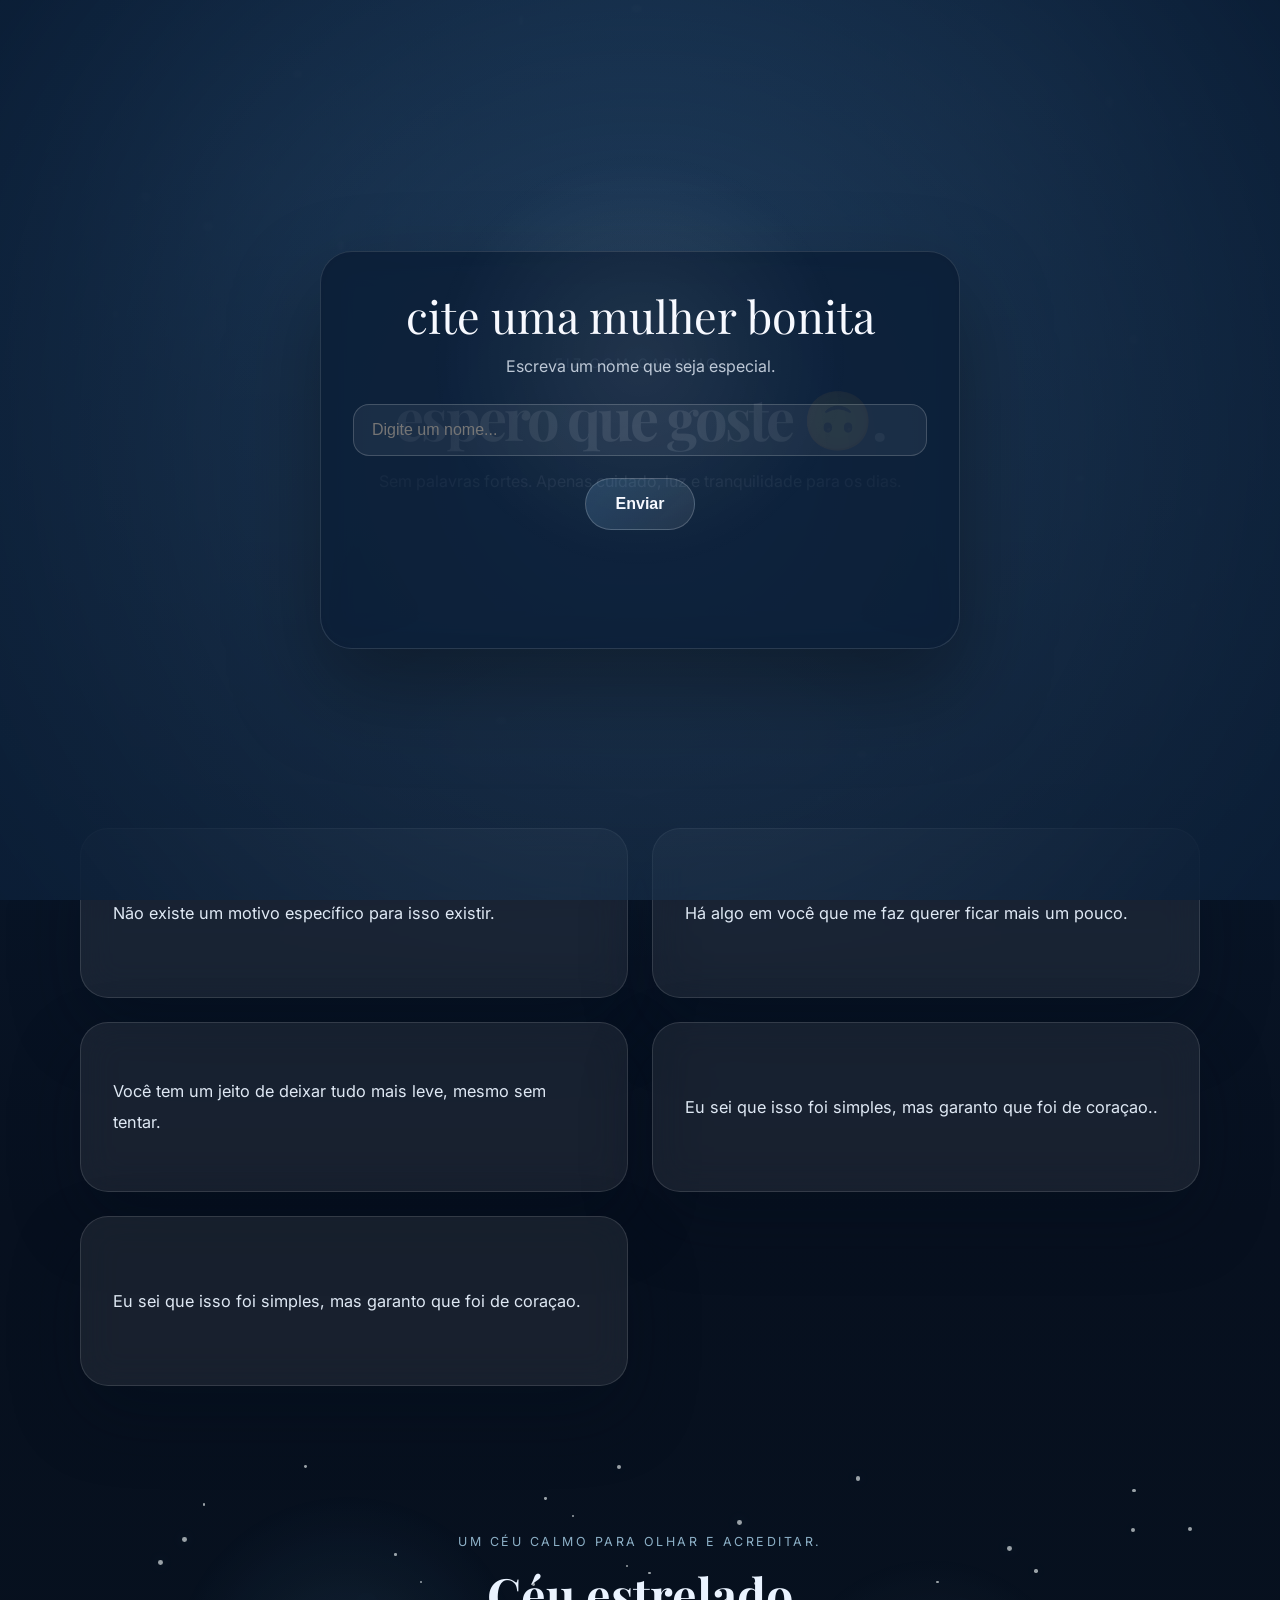
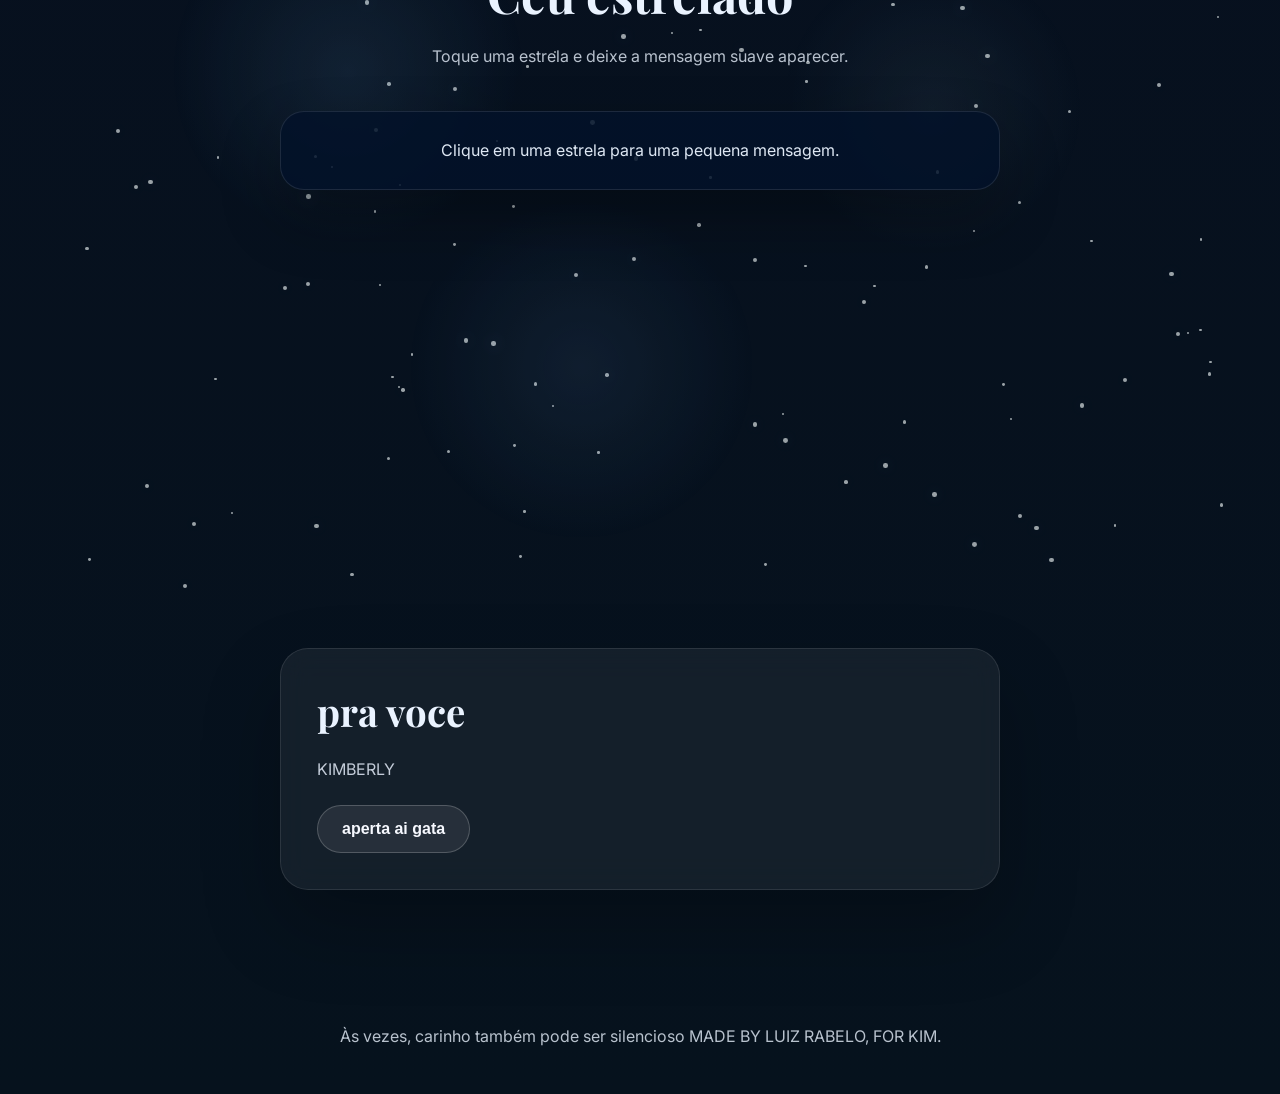
==== index.html @ 0cff718f "Initial site release" ====
﻿<!DOCTYPE html>
<html lang="pt-BR">
<head>
  <meta charset="UTF-8">
  <meta name="viewport" content="width=device-width, initial-scale=1.0">
  <meta name="theme-color" content="#0B1E36">
  <title>Um presente tranquilo</title>
  <link rel="preconnect" href="https://fonts.googleapis.com">
  <link rel="preconnect" href="https://fonts.gstatic.com" crossorigin>
  <link href="https://fonts.googleapis.com/css2?family=Inter:wght@400;500;600;700&family=Playfair+Display:wght@500;600&family=UnifrakturMaguntia&display=swap" rel="stylesheet">
  <link rel="stylesheet" href="style.css">
</head>
<body>
  <div class="intro-overlay" id="introOverlay">
    <div class="intro-card">
      <div class="intro-copy">
        <p class="intro-title">cite uma mulher bonita</p>
        <p class="intro-subtitle">Escreva um nome que seja especial.</p>

        <div class="intro-field">
          <input id="introInput" type="text" placeholder="Digite um nome..." autocomplete="off" spellcheck="false">
        </div>

        <div class="intro-actions">
          <button class="intro-button" id="introSubmit" type="button">Enviar</button>
        </div>

        <p class="intro-feedback" id="introFeedback"></p>
      </div>
    </div>
    <div class="intro-glow"></div>
  </div>



  <div class="page-shell" id="pageShell">
    <div class="background-layer"></div>
    <main>
      <section class="hero-section">
        <div class="hero-copy reveal reveal-delay-1">
          <span>fiz com carinho.</span>
          <h1>espero que goste 🙃.</h1>
          <p>Sem palavras fortes. Apenas cuidado, luz e tranquilidade para os dias.</p>
        </div>
      </section>

      <section class="message-grid">
        <article class="glass-card reveal reveal-delay-2">
          <p>Não existe um motivo específico para isso existir.</p>
        </article>
        <article class="glass-card reveal reveal-delay-3">
          <p>Há algo em você que me faz querer ficar mais um pouco.</p>
        </article>
        <article class="glass-card reveal reveal-delay-4">
          <p>Você tem um jeito de deixar tudo mais leve, mesmo sem tentar.</p>
        </article>
        <article class="glass-card reveal reveal-delay-5">
          <p>Eu sei que isso foi simples, mas garanto que foi de coraçao..</p>
        </article>
        <article class="glass-card reveal reveal-delay-6">
          <p>Eu sei que isso foi simples, mas garanto que foi de coraçao.</p>
        </article>
      </section>

      <section class="star-section" id="starSection">
        <div class="star-header reveal reveal-delay-7">
          <span>Um céu calmo para olhar e acreditar.</span>
          <h2>Céu estrelado</h2>
          <p>Toque uma estrela e deixe a mensagem suave aparecer.</p>
        </div>

        <div class="star-scene" id="starScene"></div>
        <div class="star-nebula"></div>
        <div class="star-message" id="starMessage">Clique em uma estrela para uma pequena mensagem.</div>
      </section>

      <section class="detail-section reveal reveal-delay-8">
        <div class="detail-copy">
          <h3>pra voce</h3>
          <p>KIMBERLY</p>
          <button class="heart-button" id="heartButton" type="button">aperta ai gata</button>
        </div>
      </section>
    </main>

    <div class="heart-overlay" id="heartOverlay" aria-hidden="true">
      <div class="heart-card">
        <button class="heart-close" id="heartClose" type="button" aria-label="Fechar animação">×</button>
        <div class="heart-stage">
          <div class="typing-text" id="typedName"></div>
          <pre class="heart-shape" id="heartText" aria-hidden="true"></pre>
        </div>
      </div>
    </div>

    <footer class="site-footer">
      <p>Às vezes, carinho também pode ser silencioso                               MADE BY LUIZ RABELO, FOR KIM.</p>
    </footer>
  </div>

  <script src="script.js"></script>
</body>
</html>
---- style.css ----
﻿/* Estilo principal do presente digital */

:root {
  color-scheme: dark;
  --sky: #7EC8FF;
  --light: #B9E6FF;
  --deep: #1F4E79;
  --dark: #0B1E36;
  --white: #F7F9FF;
  --silver: rgba(255, 255, 255, 0.18);
  --glass: rgba(255, 255, 255, 0.12);
  --shadow: rgba(3, 18, 42, 0.45);
  --text: #EAF3FF;
}

* {
  margin: 0;
  padding: 0;
  box-sizing: border-box;
}

html {
  scroll-behavior: smooth;
}

button {
  touch-action: manipulation;
}

body {
  min-height: 100vh;
  font-family: 'Inter', sans-serif;
  background: radial-gradient(circle at top, rgba(126, 200, 255, 0.16), transparent 35%),
              linear-gradient(180deg, #0a1f38 0%, #07101f 45%, #06121d 100%);
  color: var(--text);
  overflow-x: hidden;
}

body::before {
  content: '';
  position: fixed;
  inset: 0;
  background: radial-gradient(circle at 20% 20%, rgba(129, 202, 255, 0.16), transparent 18%),
              radial-gradient(circle at 80% 10%, rgba(255, 255, 255, 0.08), transparent 15%);
  pointer-events: none;
}

.page-shell {
  position: relative;
  z-index: 1;
}

.background-layer {
  position: fixed;
  inset: 0;
  background: linear-gradient(180deg, rgba(15, 38, 68, 0.75), rgba(8, 16, 33, 0.92));
  pointer-events: none;
  z-index: 0;
}

.intro-overlay {
  position: fixed;
  inset: 0;
  background: radial-gradient(circle at center, rgba(126, 200, 255, 0.18), rgba(11, 30, 54, 0.98));
  display: grid;
  place-items: center;
  padding: 24px;
  z-index: 20;
  opacity: 1;
  animation: overlayFade 1.2s ease forwards;
  transition: opacity 0.9s ease, visibility 0.9s ease;
}

.intro-overlay.hidden {
  opacity: 0;
  pointer-events: none;
  visibility: hidden;
}

.intro-overlay.fade-out {
  opacity: 0;
  visibility: hidden;
}

.intro-card {
  position: relative;
  max-width: 640px;
  width: 100%;
  padding: 40px 32px;
  border-radius: 32px;
  background: rgba(11, 30, 54, 0.86);
  border: 1px solid rgba(255, 255, 255, 0.12);
  box-shadow: 0 40px 90px rgba(0, 0, 0, 0.35);
  backdrop-filter: blur(18px);
  text-align: center;
}

.intro-copy {
  margin-bottom: 32px;
}

.intro-title {
  font-family: 'Playfair Display', serif;
  font-size: clamp(2rem, 3.5vw, 3.4rem);
  line-height: 1.05;
  margin-bottom: 14px;
  color: var(--white);
}

.intro-subtitle {
  color: rgba(234, 243, 255, 0.78);
  margin-bottom: 24px;
  font-size: 1rem;
  line-height: 1.7;
}

.intro-field {
  margin-bottom: 22px;
}

.intro-field input {
  width: 100%;
  border: 1px solid rgba(255, 255, 255, 0.18);
  background: rgba(255, 255, 255, 0.06);
  color: var(--white);
  font-size: 1rem;
  padding: 16px 18px;
  border-radius: 16px;
  outline: none;
  transition: border-color 0.2s ease, box-shadow 0.2s ease;
}

.intro-field input:focus {
  border-color: rgba(126, 200, 255, 0.55);
  box-shadow: 0 0 20px rgba(126, 200, 255, 0.12);
}

.intro-actions {
  margin-bottom: 18px;
}

.intro-feedback {
  min-height: 28px;
  font-size: 0.98rem;
  color: rgba(234, 243, 255, 0.72);
}

.intro-feedback.wrong {
  color: #ffb0b0;
}

.intro-feedback.correct {
  color: #b8f1ff;
}

.intro-button {
  appearance: none;
  border: 1px solid rgba(255, 255, 255, 0.2);
  background: linear-gradient(135deg, rgba(126, 200, 255, 0.18), rgba(255, 255, 255, 0.08));
  color: var(--white);
  padding: 16px 30px;
  border-radius: 999px;
  cursor: pointer;
  font-size: 1rem;
  font-weight: 600;
  transition: transform 0.3s ease, box-shadow 0.3s ease, background 0.3s ease;
}

.intro-button:hover {
  transform: translateY(-2px);
  box-shadow: 0 18px 40px rgba(126, 200, 255, 0.16);
}

.intro-glow {
  position: absolute;
  inset: 0;
  background: radial-gradient(circle at 50% 40%, rgba(255, 255, 255, 0.08), transparent 25%);
  pointer-events: none;
}

.audio-button {
  position: fixed;
  right: 24px;
  bottom: 24px;
  z-index: 15;
  border: none;
  outline: none;
  padding: 14px 18px;
  border-radius: 999px;
  background: rgba(255, 255, 255, 0.08);
  color: #eaf3ff;
  box-shadow: 0 18px 35px rgba(0, 0, 0, 0.22);
  backdrop-filter: blur(16px);
  cursor: pointer;
  font-size: 0.95rem;
  transition: transform 0.25s ease, background 0.3s ease;
}

.audio-button:hover {
  transform: translateY(-2px);
  background: rgba(255, 255, 255, 0.14);
}

main {
  position: relative;
  z-index: 1;
  max-width: 1200px;
  margin: 0 auto;
  padding: 0 16px;
}

.hero-section {
  min-height: 92vh;
  display: grid;
  align-items: center;
  padding: 100px 24px 80px;
}

.hero-copy {
  max-width: 760px;
  margin: 0 auto;
  text-align: center;
}

.hero-copy span {
  display: inline-block;
  margin-bottom: 18px;
  color: rgba(185, 230, 255, 0.92);
  letter-spacing: 0.22em;
  font-size: 0.82rem;
  text-transform: uppercase;
}

.hero-copy h1 {
  font-family: 'Playfair Display', serif;
  font-size: clamp(2.8rem, 4.5vw, 5.4rem);
  line-height: 0.98;
  letter-spacing: -0.05em;
  margin-bottom: 22px;
  color: var(--white);
}

.hero-copy p {
  font-size: clamp(1rem, 1.1vw, 1.2rem);
  color: rgba(234, 243, 255, 0.8);
  max-width: 680px;
  margin: 0 auto;
  line-height: 1.8;
}

.message-grid {
  display: grid;
  grid-template-columns: repeat(2, minmax(0, 1fr));
  gap: 24px;
  padding: 0 24px 64px;
}

.glass-card {
  padding: 32px;
  border-radius: 28px;
  background: rgba(255, 255, 255, 0.07);
  border: 1px solid rgba(255, 255, 255, 0.12);
  box-shadow: 0 30px 70px rgba(1, 12, 28, 0.3);
  backdrop-filter: blur(18px);
  color: rgba(234, 243, 255, 0.95);
  font-size: 1.02rem;
  line-height: 1.9;
  min-height: 170px;
  display: grid;
  align-items: center;
}

.star-section {
  position: relative;
  min-height: 82vh;
  overflow: hidden;
  padding: 80px 24px 120px;
}

.star-header {
  position: relative;
  max-width: 760px;
  margin: 0 auto 40px;
  text-align: center;
  z-index: 2;
}

.star-header span {
  display: inline-block;
  margin-bottom: 12px;
  color: rgba(185, 230, 255, 0.75);
  letter-spacing: 0.2em;
  font-size: 0.78rem;
  text-transform: uppercase;
}

.star-header h2 {
  font-family: 'Playfair Display', serif;
  font-size: clamp(2rem, 3.8vw, 4rem);
  margin-bottom: 16px;
}

.star-header p {
  max-width: 620px;
  margin: 0 auto;
  color: rgba(234, 243, 255, 0.78);
  line-height: 1.8;
}

.star-scene {
  position: absolute;
  inset: 0;
  pointer-events: none;
}

.star {
  position: absolute;
  width: 4px;
  height: 4px;
  border-radius: 50%;
  background: rgba(248, 255, 255, 0.82);
  box-shadow: 0 0 18px rgba(189, 236, 255, 0.4);
  opacity: 0.75;
  pointer-events: auto;
  cursor: pointer;
  transition: transform 0.3s ease, opacity 0.25s ease;
  border: none;
  padding: 0;
}

.star:hover,
.star:focus-visible {
  transform: scale(1.8);
  opacity: 1;
  outline: none;
}

.star::before {
  content: '';
  position: absolute;
  inset: -4px;
  border-radius: 50%;
  background: radial-gradient(circle, rgba(255, 255, 255, 0.5), transparent 70%);
  opacity: 0;
  transition: opacity 0.3s ease;
}

.star.pulse {
  animation: starPulse 3.5s ease-in-out infinite;
}

.star:hover {
  transform: scale(1.6);
}

.star:active {
  transform: scale(2);
}

.star-message {
  position: relative;
  z-index: 2;
  margin: 0 auto;
  max-width: 720px;
  padding: 24px 28px;
  border-radius: 24px;
  background: rgba(3, 18, 42, 0.84);
  border: 1px solid rgba(255, 255, 255, 0.1);
  box-shadow: 0 28px 60px rgba(0, 0, 0, 0.3);
  color: rgba(234, 243, 255, 0.95);
  text-align: center;
  font-size: 1rem;
  line-height: 1.8;
}

.star-message.glow {
  animation: pulseMessage 3.4s ease;
  border-color: rgba(126, 200, 255, 0.28);
  box-shadow: 0 30px 80px rgba(126, 200, 255, 0.18);
}

.particle-layer {
  position: fixed;
  inset: 0;
  pointer-events: none;
  z-index: 0;
}

.soft-particle {
  position: absolute;
  border-radius: 50%;
  background: rgba(255, 255, 255, 0.12);
  filter: blur(1.2px);
  animation-name: floatParticle;
  animation-iteration-count: infinite;
  animation-timing-function: ease-in-out;
}

.cursor-glow {
  position: fixed;
  left: 0;
  top: 0;
  width: 18px;
  height: 18px;
  border-radius: 50%;
  pointer-events: none;
  background: rgba(126, 200, 255, 0.28);
  box-shadow: 0 0 20px rgba(126, 200, 255, 0.22);
  transform: translate3d(-50%, -50%, 0);
  transition: transform 0.08s ease-out;
  mix-blend-mode: screen;
  opacity: 0.9;
}

@keyframes floatParticle {
  0% { transform: translateY(0) scale(1); opacity: 0.3; }
  50% { transform: translateY(-18px) scale(1.07); opacity: 0.16; }
  100% { transform: translateY(0) scale(1); opacity: 0.3; }
}

.star-nebula {
  position: absolute;
  inset: 0;
  background: radial-gradient(circle at 25% 30%, rgba(126, 200, 255, 0.12), transparent 18%),
              radial-gradient(circle at 75% 35%, rgba(185, 230, 255, 0.08), transparent 16%),
              radial-gradient(circle at 45% 70%, rgba(131, 187, 255, 0.1), transparent 22%);
  opacity: 0.78;
  pointer-events: none;
}

.detail-section {
  padding: 60px 24px 100px;
}

.detail-copy {
  max-width: 720px;
  margin: 0 auto;
  padding: 36px;
  border-radius: 28px;
  background: rgba(255, 255, 255, 0.06);
  border: 1px solid rgba(255, 255, 255, 0.1);
  backdrop-filter: blur(16px);
  box-shadow: 0 36px 80px rgba(0, 0, 0, 0.24);
}

.heart-button {
  appearance: none;
  border: 1px solid rgba(255, 255, 255, 0.2);
  background: rgba(255, 255, 255, 0.08);
  color: var(--white);
  padding: 14px 24px;
  border-radius: 999px;
  cursor: pointer;
  font-size: 1rem;
  font-weight: 600;
  transition: transform 0.25s ease, background 0.3s ease, box-shadow 0.3s ease;
  margin-top: 20px;
}

.heart-button:hover {
  transform: translateY(-2px);
  background: rgba(126, 200, 255, 0.16);
  box-shadow: 0 18px 40px rgba(126, 200, 255, 0.14);
}

.heart-overlay {
  position: fixed;
  inset: 0;
  background: rgba(3, 18, 42, 0.92);
  display: none;
  align-items: center;
  justify-content: center;
  z-index: 25;
  padding: 20px;
}

.heart-overlay.active {
  display: flex;
}

.heart-card {
  position: relative;
  width: min(100%, 780px);
  padding: 32px;
  border-radius: 32px;
  background: rgba(255, 255, 255, 0.06);
  border: 1px solid rgba(255, 255, 255, 0.16);
  backdrop-filter: blur(20px);
  box-shadow: 0 45px 100px rgba(0, 0, 0, 0.45);
}

.heart-close {
  position: absolute;
  right: 18px;
  top: 18px;
  border: none;
  background: transparent;
  color: rgba(255, 255, 255, 0.85);
  font-size: 1.8rem;
  cursor: pointer;
  transition: color 0.2s ease;
}

.heart-close:hover {
  color: #B9E6FF;
}

.heart-stage {
  min-height: 320px;
  display: grid;
  align-content: center;
  justify-items: center;
  gap: 24px;
}

.typing-text {
  color: rgba(235, 246, 255, 0.96);
  font-size: clamp(1.6rem, 3vw, 3rem);
  font-family: 'UnifrakturMaguntia', cursive;
  text-align: center;
  min-height: 4rem;
  letter-spacing: 0.12em;
  text-transform: lowercase;
  filter: drop-shadow(0 0 16px rgba(126, 200, 255, 0.35));
}

.heart-shape {
  width: 100%;
  max-width: 780px;
  margin: 0 auto;
  padding: 0;
  color: rgba(200, 240, 255, 0.96);
  font-family: 'Courier New', Courier, monospace;
  font-size: clamp(1rem, 2.6vw, 1.6rem);
  line-height: 1.1;
  white-space: pre;
  text-align: center;
  letter-spacing: 0.1em;
  opacity: 0;
  transform: scale(0.98);
  transition: opacity 0.6s ease, transform 0.4s ease;
}

.heart-shape.visible {
  opacity: 1;
  transform: scale(1);
}

@media (max-width: 620px) {
  .heart-shape {
    font-size: clamp(0.8rem, 4vw, 1.15rem);
  }
}

.detail-copy h3 {
  font-family: 'Playfair Display', serif;
  font-size: clamp(1.9rem, 3vw, 2.6rem);
  margin-bottom: 18px;
}

.detail-copy p {
  color: rgba(234, 243, 255, 0.82);
  line-height: 1.85;
  font-size: 1rem;
}

.site-footer {
  padding: 36px 24px 48px;
  text-align: center;
}

.site-footer p {
  font-size: 1rem;
  color: rgba(234, 243, 255, 0.78);
}

.reveal {
  opacity: 0;
  transform: translateY(24px);
  transition: opacity 0.85s ease, transform 0.85s ease;
}

.reveal.visible {
  opacity: 1;
  transform: translateY(0);
}

.reveal-delay-1 { transition-delay: 0.2s; }
.reveal-delay-2 { transition-delay: 0.25s; }
.reveal-delay-3 { transition-delay: 0.3s; }
.reveal-delay-4 { transition-delay: 0.35s; }
.reveal-delay-5 { transition-delay: 0.4s; }
.reveal-delay-6 { transition-delay: 0.45s; }
.reveal-delay-7 { transition-delay: 0.5s; }
.reveal-delay-8 { transition-delay: 0.55s; }

@keyframes overlayFade {
  from { opacity: 0; }
  to { opacity: 1; }
}

@keyframes starPulse {
  0%, 100% { opacity: 0.8; transform: scale(1); }
  50% { opacity: 1; transform: scale(1.3); }
}

@keyframes pulseMessage {
  0% { transform: scale(1); opacity: 0.96; }
  50% { transform: scale(1.02); opacity: 1; }
  100% { transform: scale(1); opacity: 0.96; }
}

@media (max-width: 900px) {
  .message-grid {
    grid-template-columns: 1fr;
  }

  .hero-section {
    padding: 80px 20px 60px;
  }

  .star-section {
    padding: 60px 20px 90px;
  }
}

@media (max-width: 760px) {
  .intro-button {
    width: 100%;
  }

  .hero-copy p,
  .glass-card,
  .star-message,
  .detail-copy {
    font-size: 0.98rem;
  }
}

@media (max-width: 700px) {
  .audio-button {
    right: 14px;
    bottom: 14px;
    padding: 10px 14px;
    font-size: 0.92rem;
  }

  .star-message {
    padding: 20px 18px;
  }
}

.heart-overlay {
  position: fixed;
  inset: 0;
  background: rgba(3, 18, 42, 0.92);
  display: none;
  align-items: center;
  justify-content: center;
  z-index: 25;
  padding: 20px;
}

.heart-overlay.active {
  display: flex;
}

.heart-card {
  position: relative;
  width: min(100%, 780px);
  padding: 32px;
  border-radius: 32px;
  background: rgba(255, 255, 255, 0.06);
  border: 1px solid rgba(255, 255, 255, 0.16);
  backdrop-filter: blur(20px);
  box-shadow: 0 45px 100px rgba(0, 0, 0, 0.45);
}

.heart-close {
  position: absolute;
  right: 18px;
  top: 18px;
  border: none;
  background: transparent;
  color: rgba(255, 255, 255, 0.85);
  font-size: 1.8rem;
  cursor: pointer;
  transition: color 0.2s ease;
}

.heart-close:hover {
  color: #B9E6FF;
}

.heart-stage {
  min-height: 320px;
  display: grid;
  align-content: center;
  justify-items: center;
  gap: 24px;
}

.typing-text {
  color: var(--white);
  font-size: clamp(1.4rem, 2.4vw, 2.3rem);
  font-family: 'Playfair Display', serif;
  text-align: center;
  min-height: 4rem;
  letter-spacing: 0.02em;
}

.heart-shape {
  width: 100%;
  max-width: 760px;
  margin: 0 auto;
  padding: 0;
  color: rgba(184, 241, 255, 0.94);
  font-family: ui-monospace, SFMono-Regular, Menlo, Monaco, Consolas, 'Liberation Mono', 'Courier New', monospace;
  font-size: clamp(0.75rem, 1vw, 1rem);
  line-height: 1;
  white-space: pre-wrap;
  word-break: break-word;
  text-align: center;
  letter-spacing: 0.04em;
  opacity: 0;
  transition: opacity 0.6s ease;
}

.heart-shape.visible {
  opacity: 1;
  transform: scale(1.03);
}

@media (max-width: 640px) {
  .intro-card {
    padding: 26px 18px;
  }

  .hero-copy h1 {
    font-size: clamp(2.2rem, 7vw, 3.2rem);
  }

  .glass-card {
    padding: 24px;
  }

  .message-grid {
    gap: 18px;
  }

  .star-section {
    padding: 48px 18px 80px;
  }

  .star-header h2 {
    font-size: 2.6rem;
  }

  .star-message {
    font-size: 0.95rem;
    padding: 22px 20px;
  }

  .audio-button {
    right: 16px;
    bottom: 16px;
    padding: 12px 16px;
  }
}
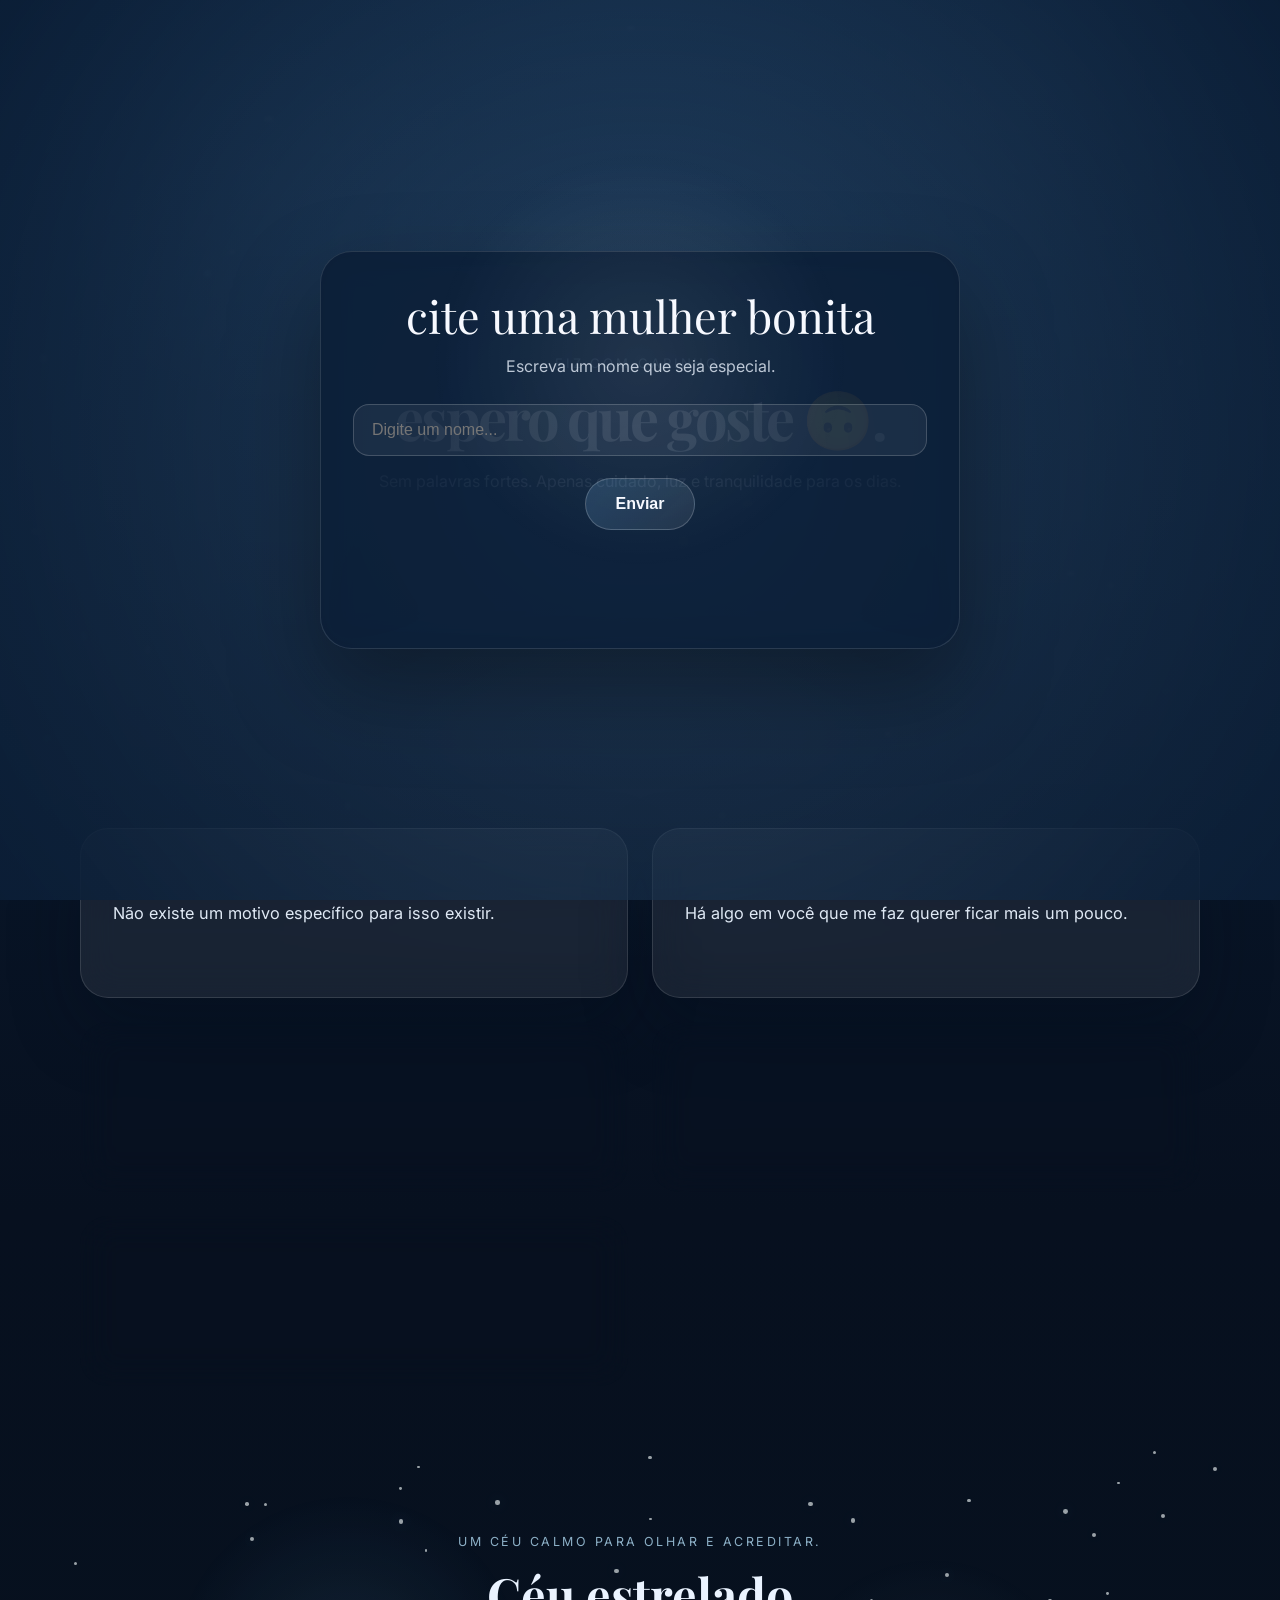
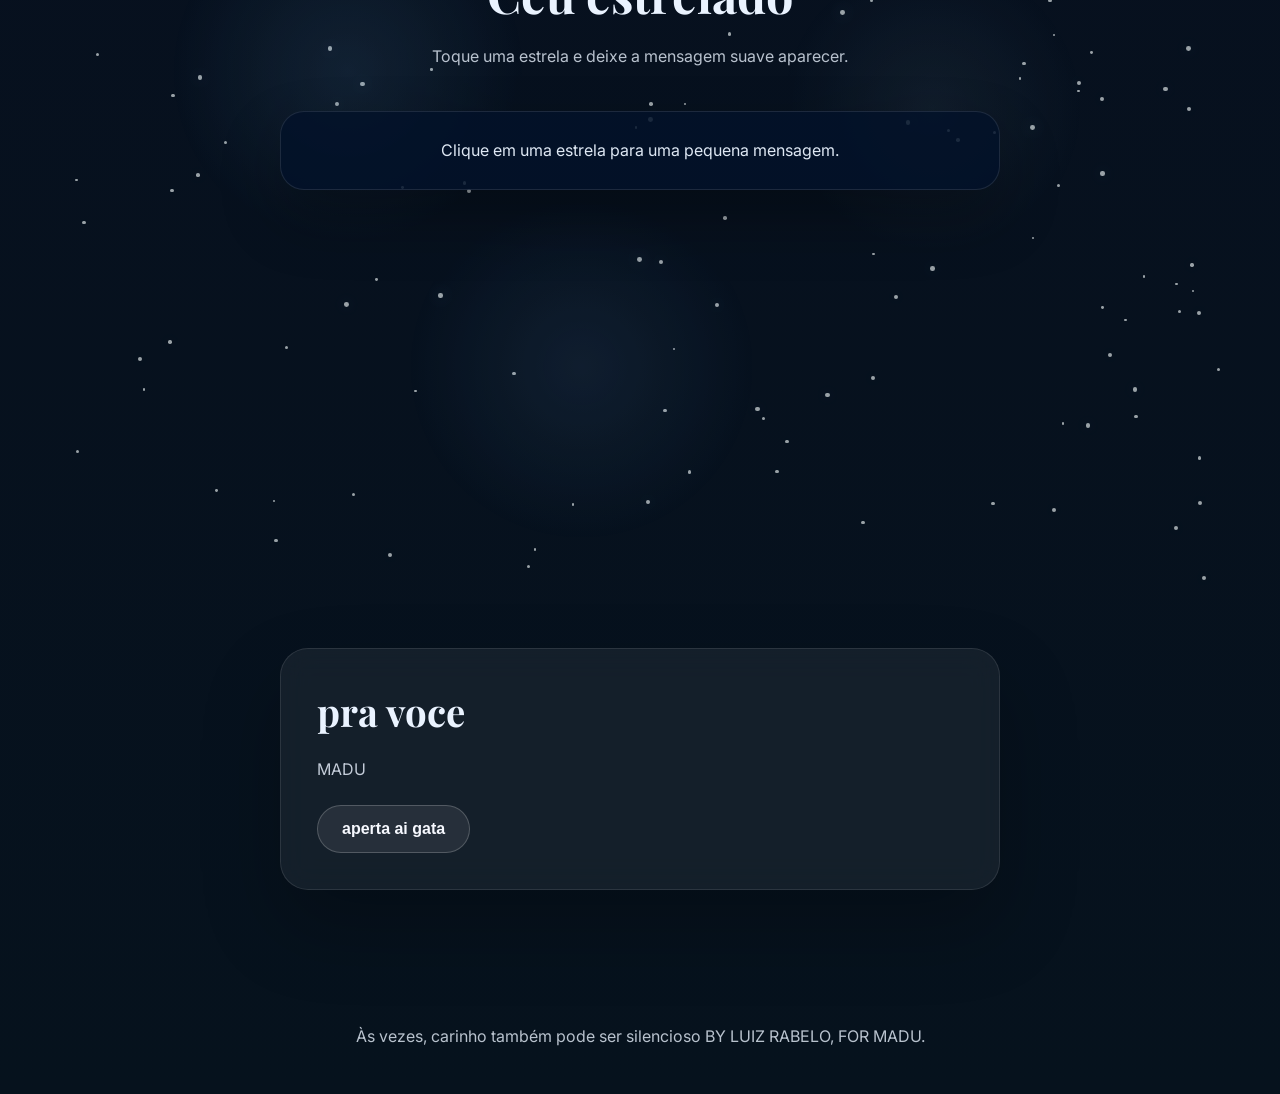
==== commit 9cd3a86b: "Atualiza nome para Maria Eduarda" ====
--- a/index.html
+++ b/index.html
@@ -77,7 +77,7 @@
       <section class="detail-section reveal reveal-delay-8">
         <div class="detail-copy">
           <h3>pra voce</h3>
-          <p>KIMBERLY</p>
+          <p>MADU</p>
           <button class="heart-button" id="heartButton" type="button">aperta ai gata</button>
         </div>
       </section>
@@ -94,7 +94,7 @@
     </div>
 
     <footer class="site-footer">
-      <p>Às vezes, carinho também pode ser silencioso                               MADE BY LUIZ RABELO, FOR KIM.</p>
+      <p>Às vezes, carinho também pode ser silencioso                                BY LUIZ RABELO, FOR MADU.</p>
     </footer>
   </div>
 
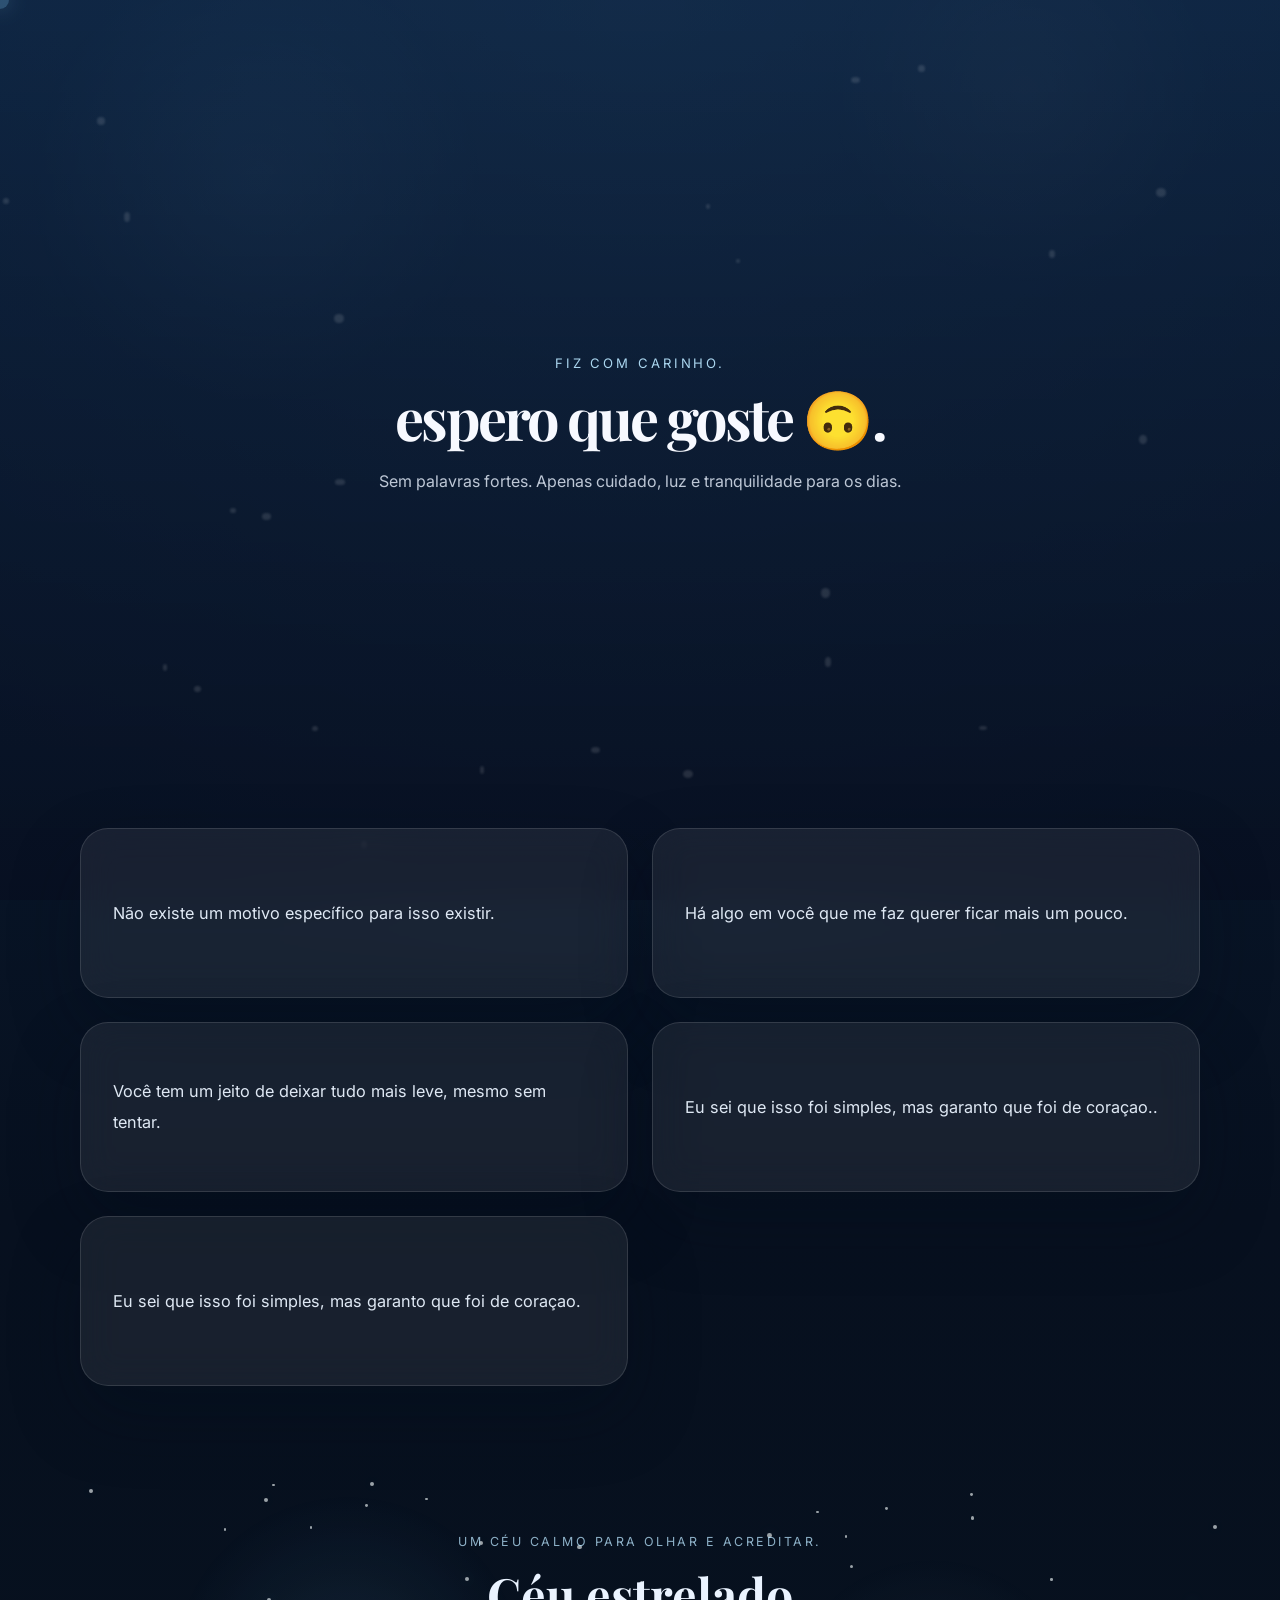
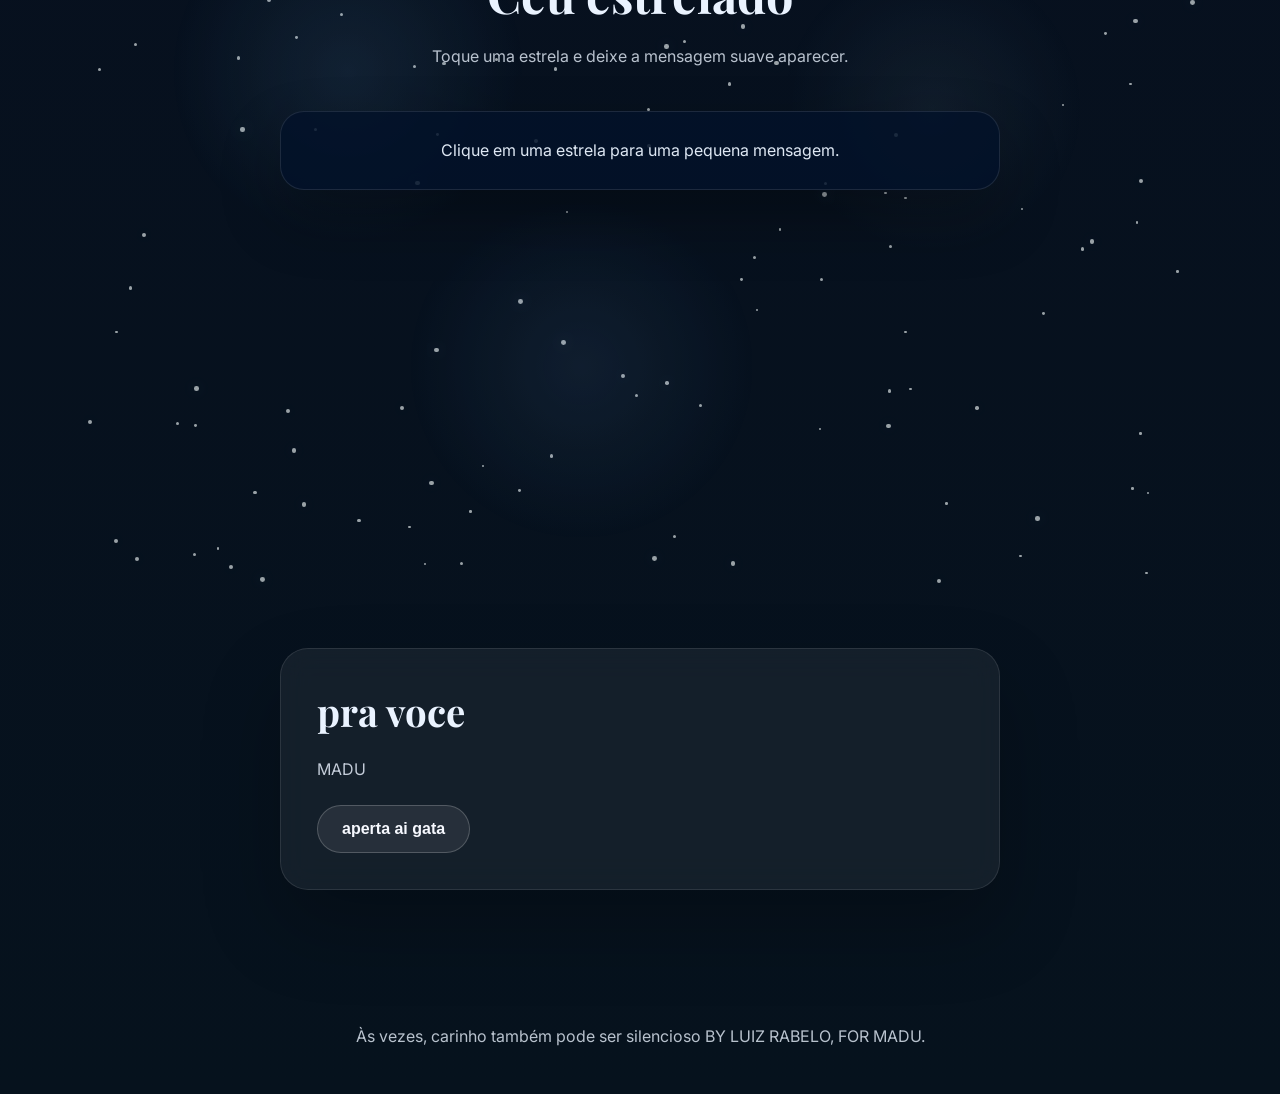
==== commit 5a9c18c2: "Remove tela de nome e atualiza poemas das estrelas" ====
--- a/index.html
+++ b/index.html
@@ -11,29 +11,11 @@
   <link rel="stylesheet" href="style.css">
 </head>
 <body>
-  <div class="intro-overlay" id="introOverlay">
+  <div class="intro-overlay" id="introOverlay" aria-hidden="true" hidden>
     <div class="intro-card">
-      <div class="intro-copy">
-        <p class="intro-title">cite uma mulher bonita</p>
-        <p class="intro-subtitle">Escreva um nome que seja especial.</p>
-
-        <div class="intro-field">
-          <input id="introInput" type="text" placeholder="Digite um nome..." autocomplete="off" spellcheck="false">
-        </div>
-
-        <div class="intro-actions">
-          <button class="intro-button" id="introSubmit" type="button">Enviar</button>
-        </div>
-
-        <p class="intro-feedback" id="introFeedback"></p>
-      </div>
     </div>
-    <div class="intro-glow"></div>
   </div>
 
-
-
-  <div class="page-shell" id="pageShell">
     <div class="background-layer"></div>
     <main>
       <section class="hero-section">
--- a/style.css
+++ b/style.css
@@ -371,6 +371,7 @@
   text-align: center;
   font-size: 1rem;
   line-height: 1.8;
+  white-space: pre-line;
 }
 
 .star-message.glow {
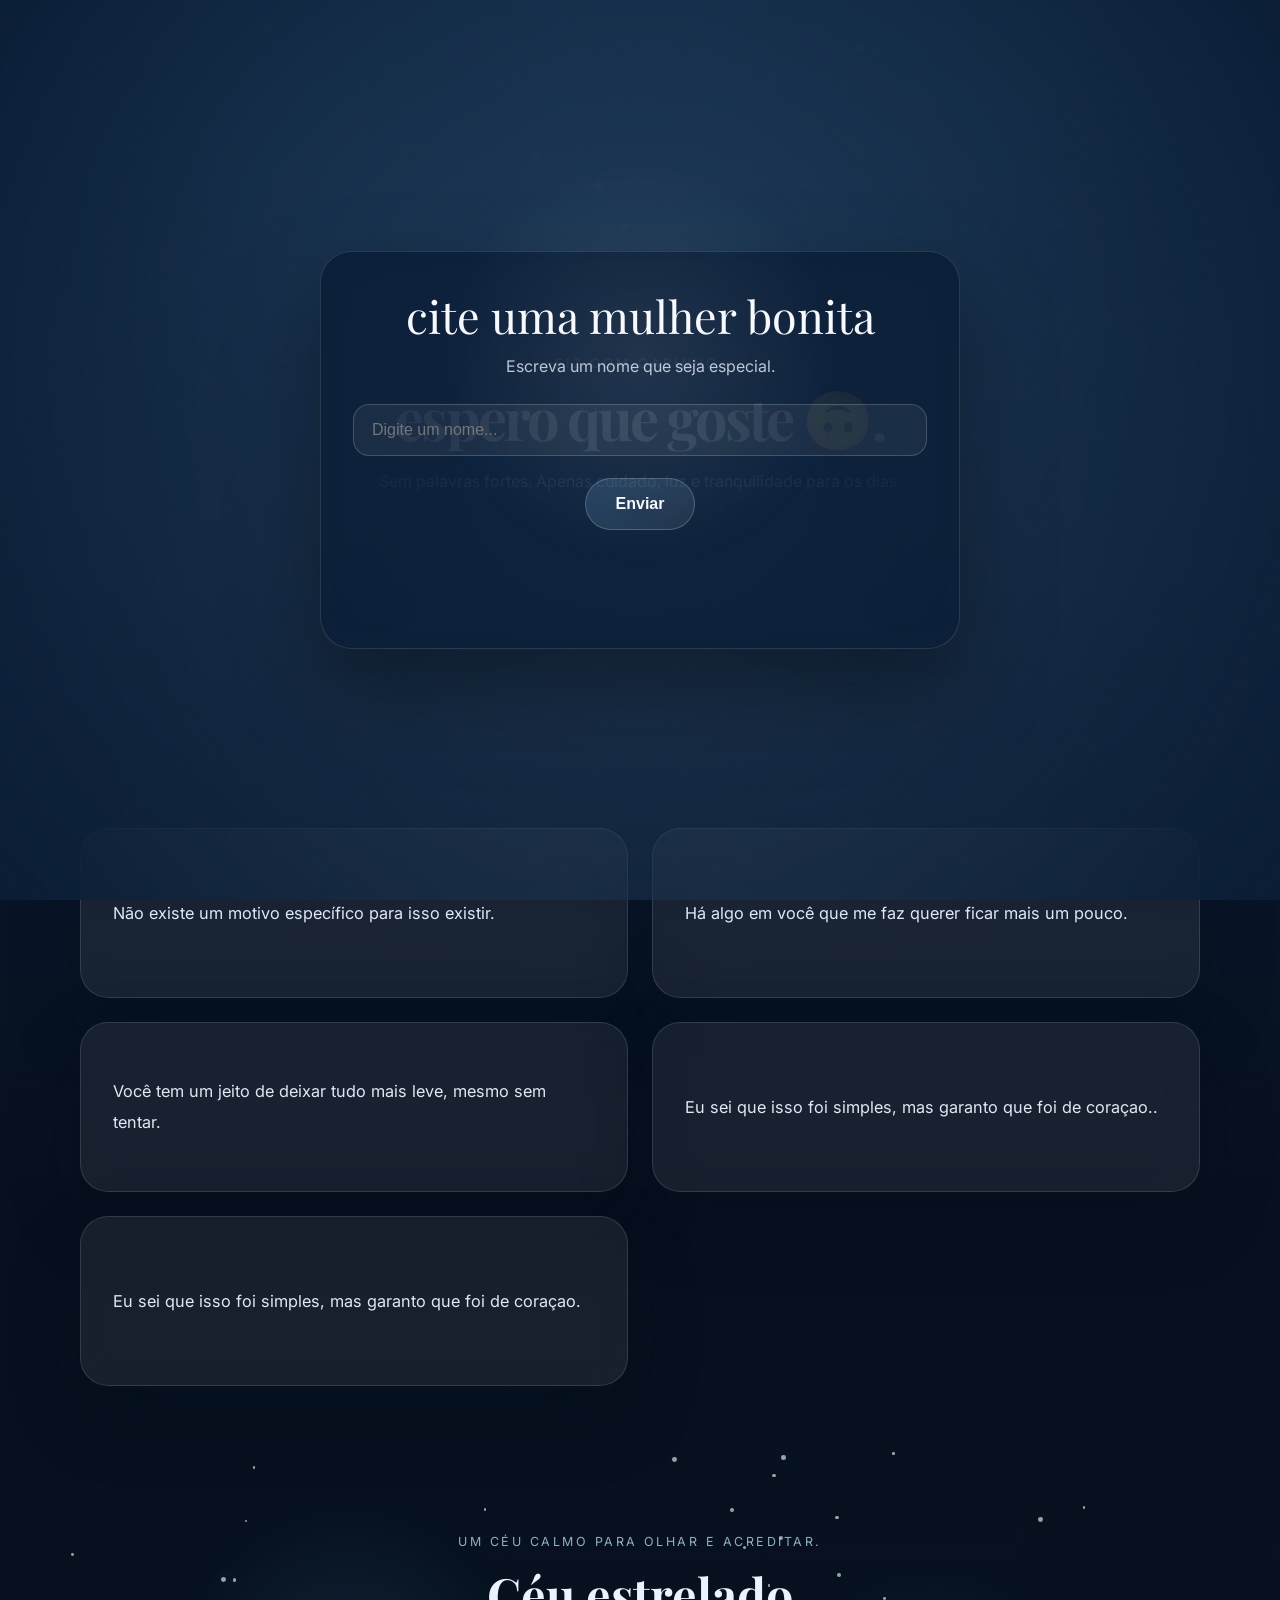
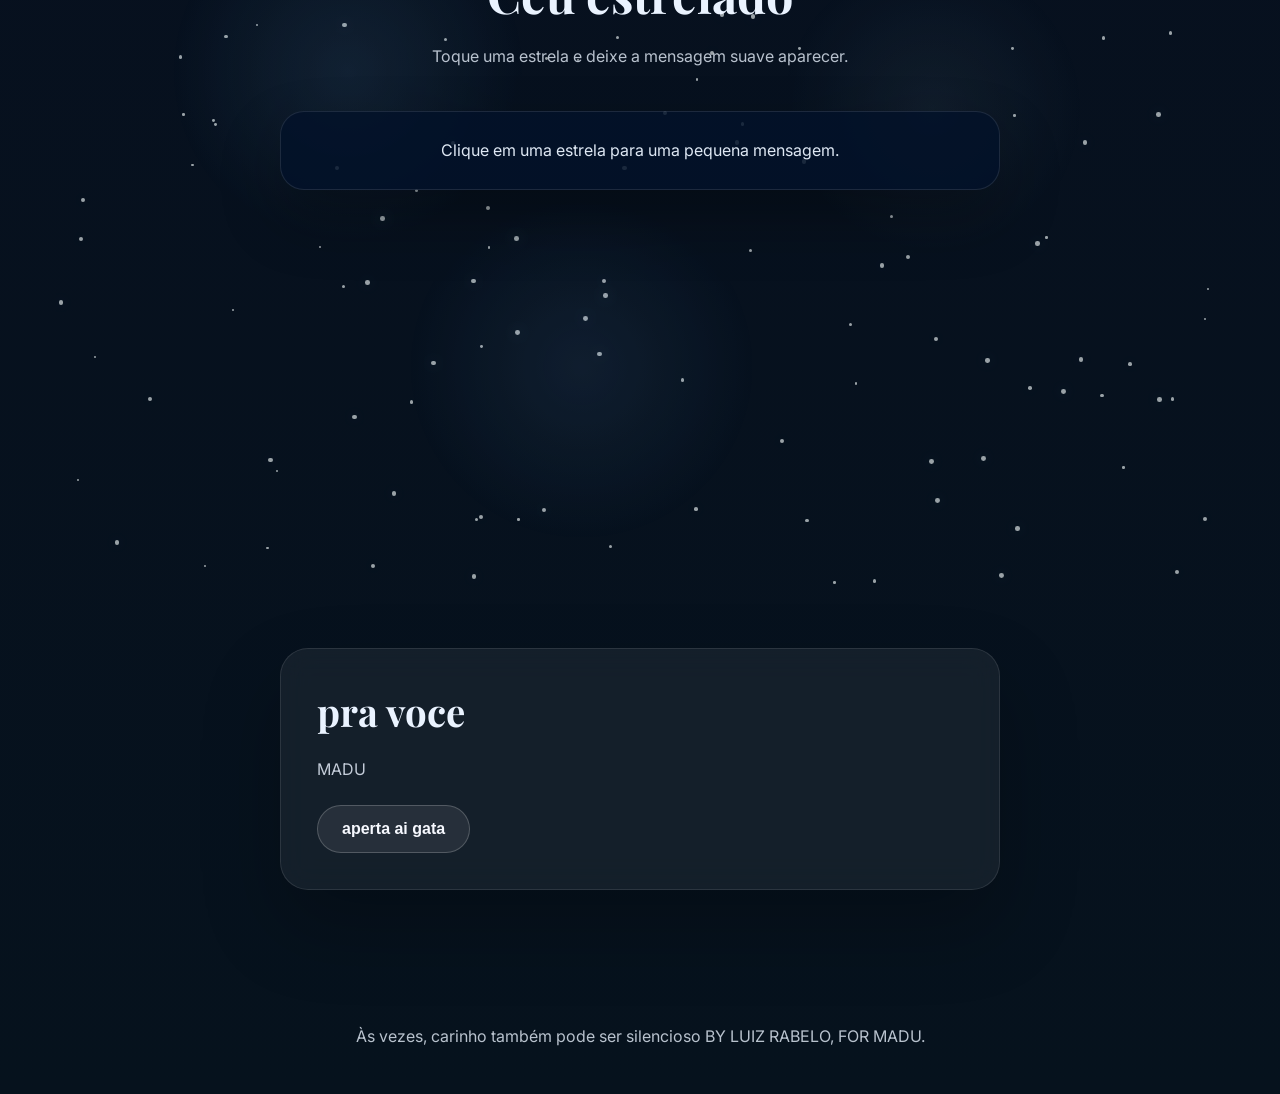
==== commit 619535d9: "Restaura tela de senha com nomes aceitos" ====
--- a/index.html
+++ b/index.html
@@ -11,11 +11,27 @@
   <link rel="stylesheet" href="style.css">
 </head>
 <body>
-  <div class="intro-overlay" id="introOverlay" aria-hidden="true" hidden>
+  <div class="intro-overlay" id="introOverlay">
     <div class="intro-card">
+      <div class="intro-copy">
+        <p class="intro-title">cite uma mulher bonita</p>
+        <p class="intro-subtitle">Escreva um nome que seja especial.</p>
+
+        <div class="intro-field">
+          <input id="introInput" type="text" placeholder="Digite um nome..." autocomplete="off" spellcheck="false">
+        </div>
+
+        <div class="intro-actions">
+          <button class="intro-button" id="introSubmit" type="button">Enviar</button>
+        </div>
+
+        <p class="intro-feedback" id="introFeedback"></p>
+      </div>
     </div>
+    <div class="intro-glow"></div>
   </div>
 
+  <div class="page-shell" id="pageShell">
     <div class="background-layer"></div>
     <main>
       <section class="hero-section">
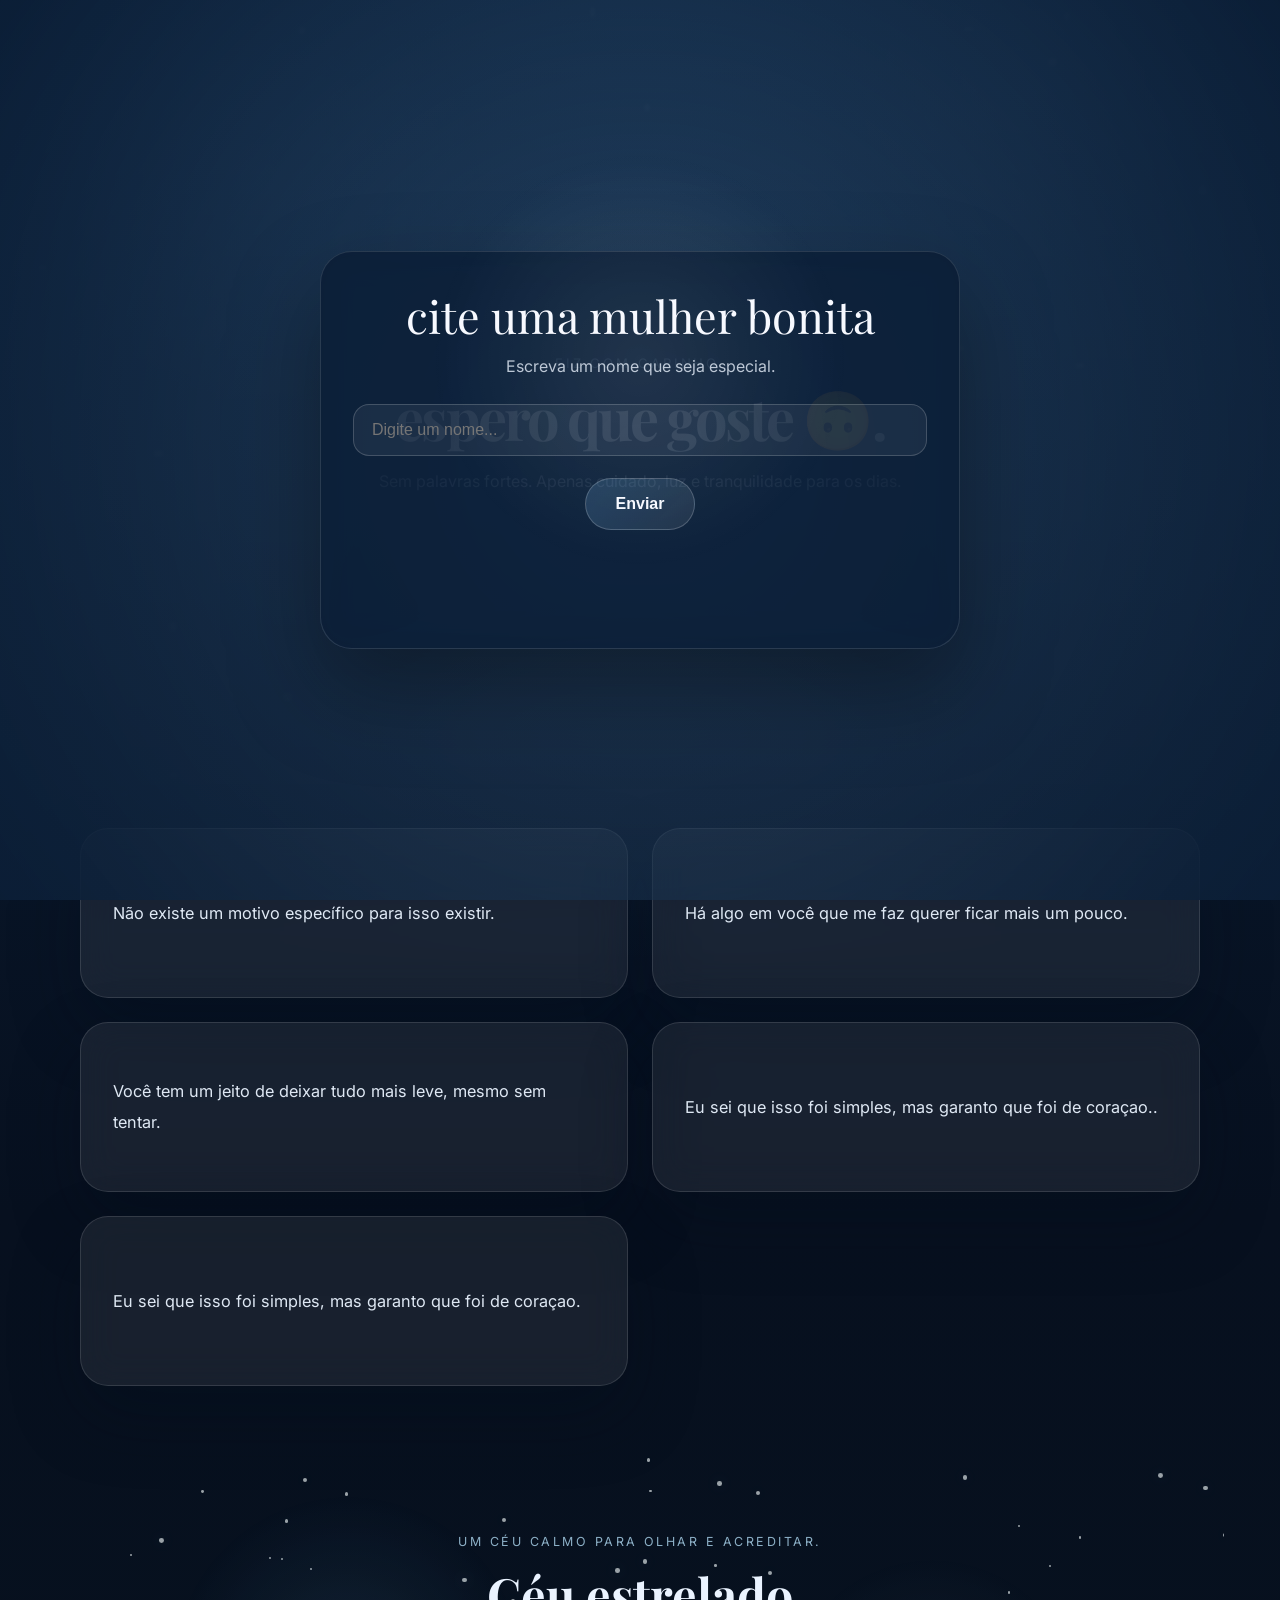
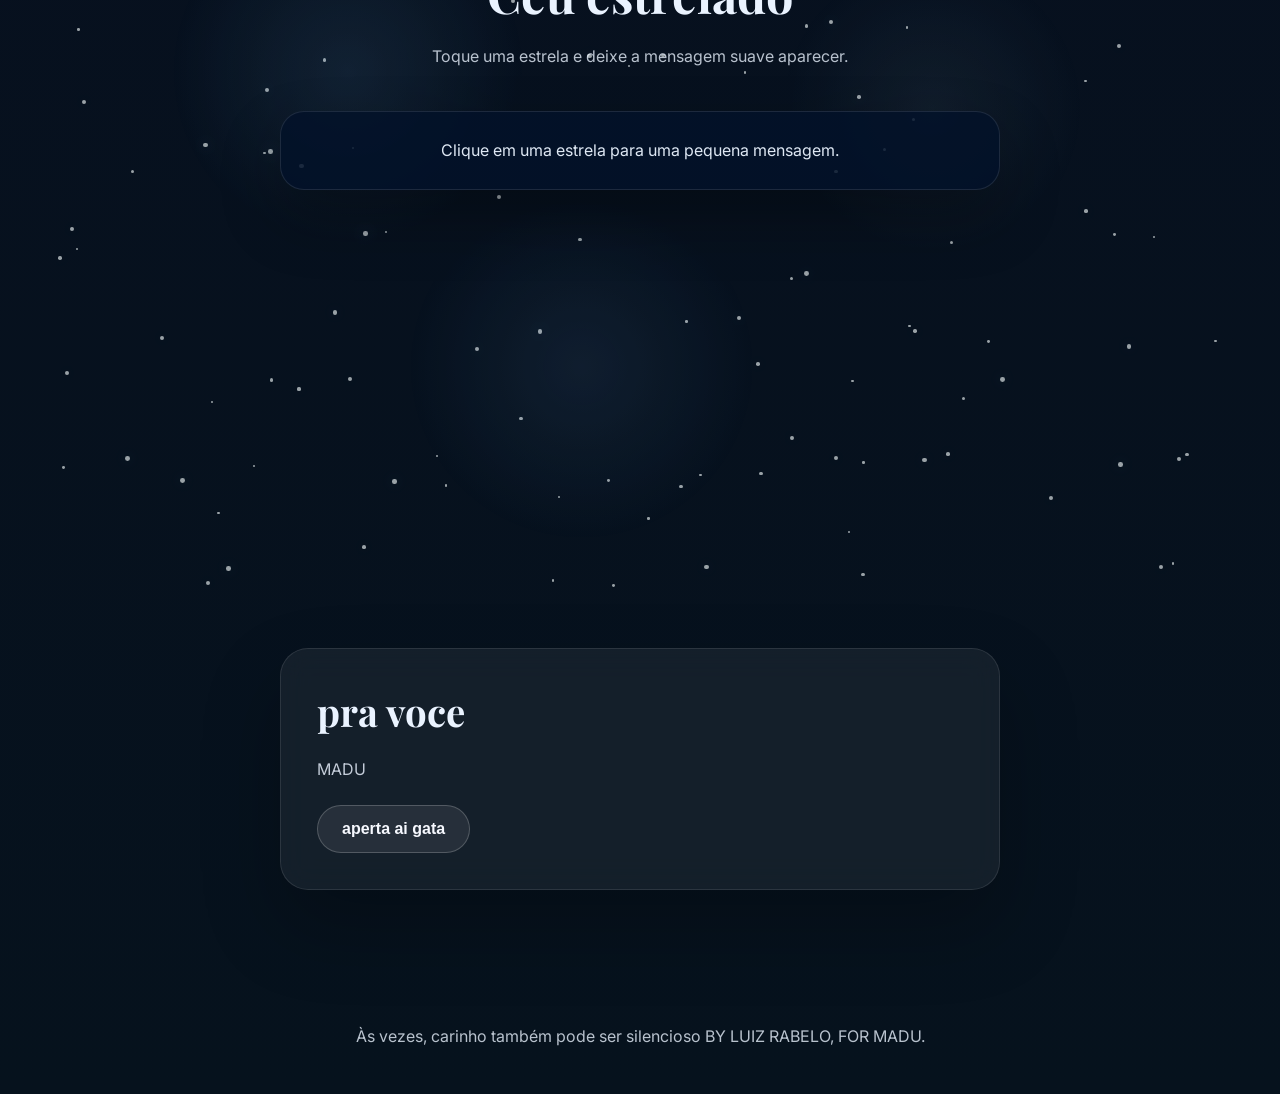
==== commit 0bc59b57: "Corrige restauracao da tela de senha" ====
--- a/index.html
+++ b/index.html
@@ -9,6 +9,9 @@
   <link rel="preconnect" href="https://fonts.gstatic.com" crossorigin>
   <link href="https://fonts.googleapis.com/css2?family=Inter:wght@400;500;600;700&family=Playfair+Display:wght@500;600&family=UnifrakturMaguntia&display=swap" rel="stylesheet">
   <link rel="stylesheet" href="style.css">
+  <meta http-equiv="Cache-Control" content="no-cache, no-store, must-revalidate">
+  <meta http-equiv="Pragma" content="no-cache">
+  <meta http-equiv="Expires" content="0">
 </head>
 <body>
   <div class="intro-overlay" id="introOverlay">
@@ -96,6 +99,6 @@
     </footer>
   </div>
 
-  <script src="script.js"></script>
+  <script src="script.js?v=nome-madu-20261124"></script>
 </body>
 </html>
